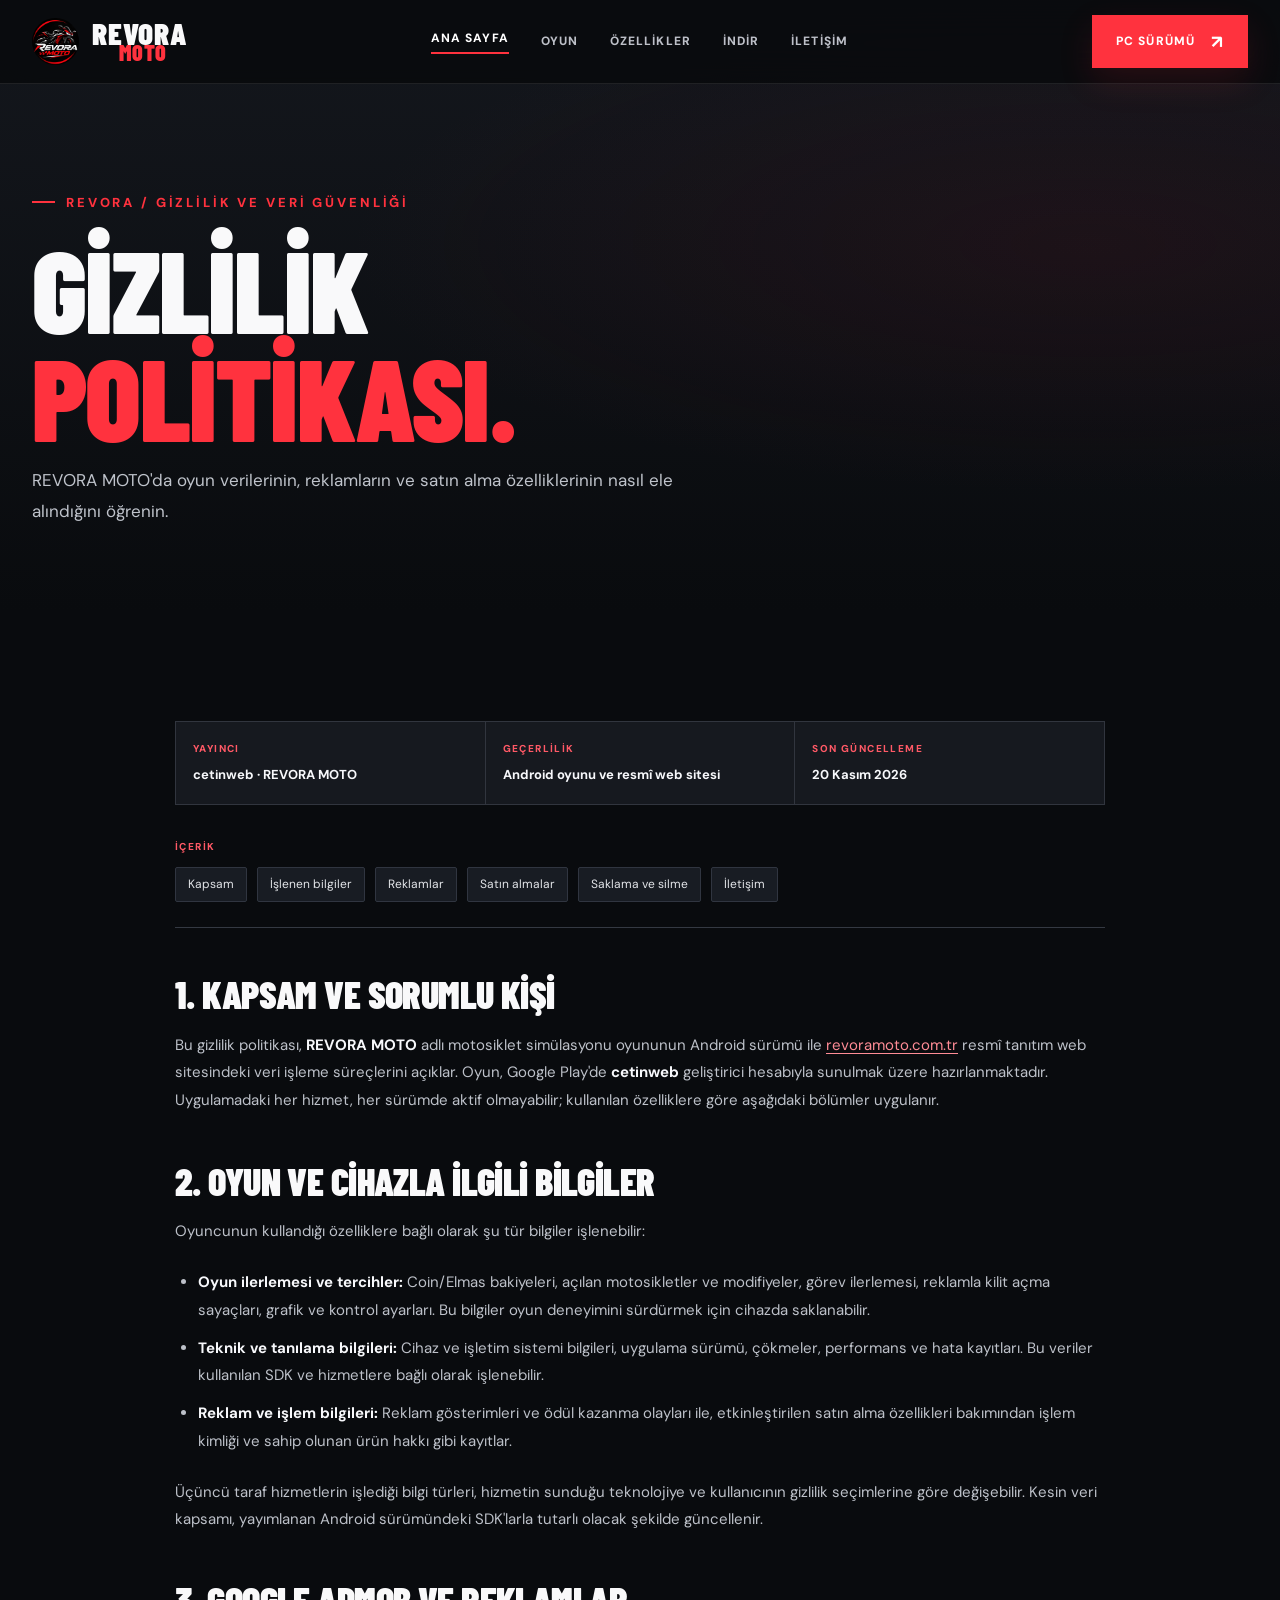
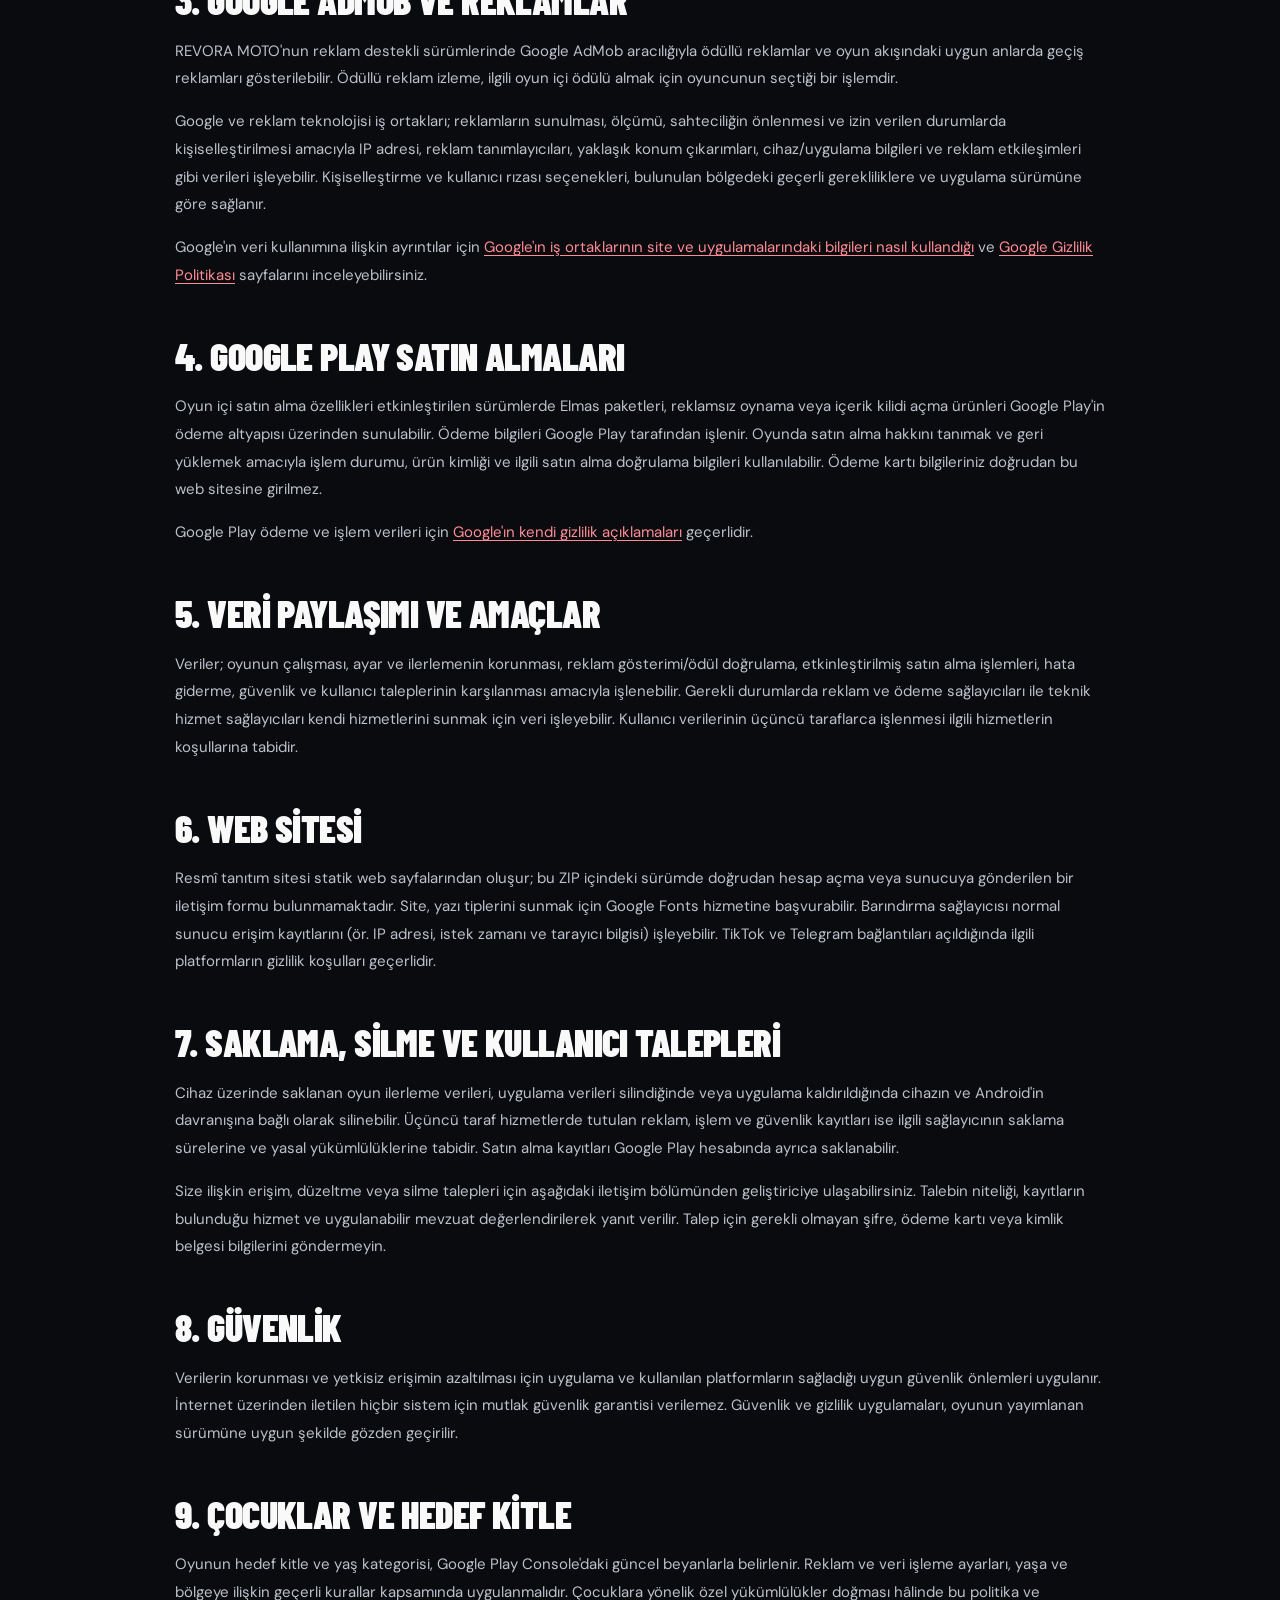
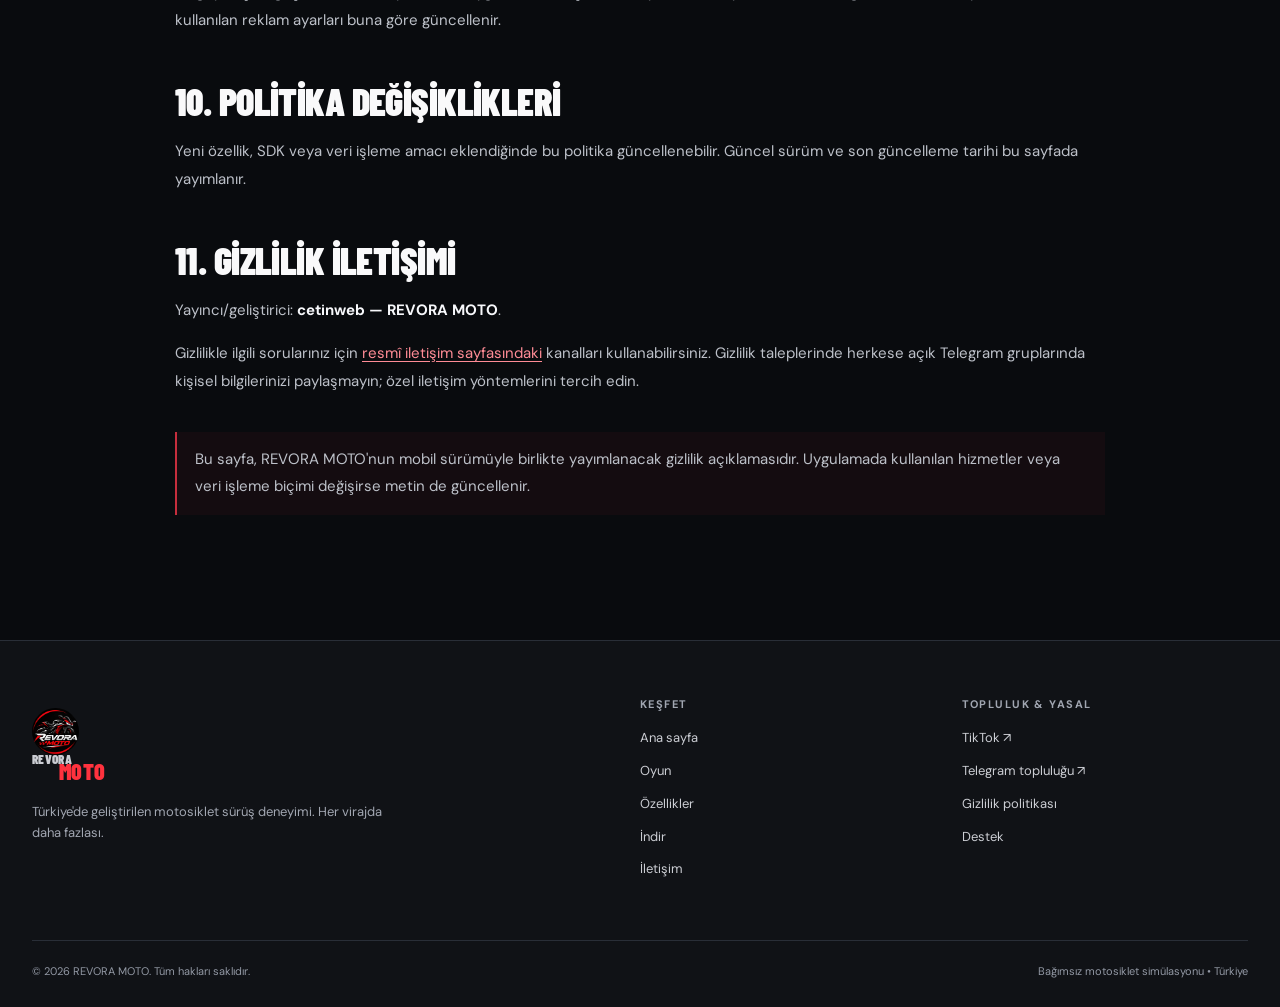
==== gizlilik-politikasi.html @ ea25cc1a "Add files via upload" ====
<!DOCTYPE html>
<html lang="tr">
<head>
 <meta charset="utf-8">
 <meta name="viewport" content="width=device-width, initial-scale=1">
 <meta name="theme-color" content="#090b0e">
 <meta name="description" content="REVORA MOTO Android oyunu ve web sitesi gizlilik politikası: reklamlar, oyun verileri, Google Play satın almaları ve veri talepleri.">
 <link rel="canonical" href="https://revoramoto.com.tr/gizlilik-politikasi.html">
 <title>Gizlilik Politikası | REVORA MOTO</title>
 <link rel="icon" type="image/png" href="assets/images/icon.png">
 <link rel="stylesheet" href="assets/css/style.css">
 <link rel="preconnect" href="https://fonts.googleapis.com">
 <link rel="preconnect" href="https://fonts.gstatic.com" crossorigin>
</head>
<body>
<header class="site-header"><div class="container header-inner"><a aria-label="REVORA MOTO ana sayfa" class="wordmark" href="index.html"><img alt="" height="47" src="assets/images/revora-logo.webp" width="47"/><span>REVORA <span>MOTO</span></span></a><nav aria-label="Ana menü" class="nav-links" id="navigation"><a class="active" href="index.html">Ana sayfa</a><a class="" href="oyun.html">Oyun</a><a class="" href="ozellikler.html">Özellikler</a><a class="" href="indir.html">İndir</a><a class="" href="iletisim.html">İletişim</a></nav><a class="btn btn-red header-cta" href="indir.html">PC SÜRÜMÜ <span class="arrow">↗</span></a><button aria-controls="navigation" aria-expanded="false" aria-label="Menüyü aç" class="menu-toggle">☰</button></div></header>
<main>
<section class="page-hero legal-hero"><div class="container">
 <span class="eyebrow">REVORA / Gizlilik ve veri güvenliği</span>
 <h1>GİZLİLİK<br><span class="red">POLİTİKASI.</span></h1>
 <p class="lead">REVORA MOTO'da oyun verilerinin, reklamların ve satın alma özelliklerinin nasıl ele alındığını öğrenin.</p>
</div></section>

<section class="section legal-section">
 <div class="container legal legal-revora">
  <div class="policy-info" role="note">
   <div><span class="policy-overline">Yayıncı</span><strong>cetinweb · REVORA MOTO</strong></div>
   <div><span class="policy-overline">Geçerlilik</span><strong>Android oyunu ve resmî web sitesi</strong></div>
   <div><span class="policy-overline">Son güncelleme</span><strong>20 Kasım 2026</strong></div>
  </div>
  <nav class="policy-toc" aria-label="Sayfa içeriği">
    <span class="policy-overline">İÇERİK</span>
    <a href="#kapsam">Kapsam</a><a href="#veriler">İşlenen bilgiler</a><a href="#reklam">Reklamlar</a>
    <a href="#satin-alma">Satın almalar</a><a href="#saklama">Saklama ve silme</a><a href="#iletisim">İletişim</a>
  </nav>
  <h2 id="kapsam">1. Kapsam ve sorumlu kişi</h2>
  <p>Bu gizlilik politikası, <strong>REVORA MOTO</strong> adlı motosiklet simülasyonu oyununun Android sürümü ile <a href="https://revoramoto.com.tr/">revoramoto.com.tr</a> resmî tanıtım web sitesindeki veri işleme süreçlerini açıklar. Oyun, Google Play'de <strong>cetinweb</strong> geliştirici hesabıyla sunulmak üzere hazırlanmaktadır. Uygulamadaki her hizmet, her sürümde aktif olmayabilir; kullanılan özelliklere göre aşağıdaki bölümler uygulanır.</p>
  <h2 id="veriler">2. Oyun ve cihazla ilgili bilgiler</h2>
  <p>Oyuncunun kullandığı özelliklere bağlı olarak şu tür bilgiler işlenebilir:</p>
  <ul>
    <li><strong>Oyun ilerlemesi ve tercihler:</strong> Coin/Elmas bakiyeleri, açılan motosikletler ve modifiyeler, görev ilerlemesi, reklamla kilit açma sayaçları, grafik ve kontrol ayarları. Bu bilgiler oyun deneyimini sürdürmek için cihazda saklanabilir.</li>
    <li><strong>Teknik ve tanılama bilgileri:</strong> Cihaz ve işletim sistemi bilgileri, uygulama sürümü, çökmeler, performans ve hata kayıtları. Bu veriler kullanılan SDK ve hizmetlere bağlı olarak işlenebilir.</li>
    <li><strong>Reklam ve işlem bilgileri:</strong> Reklam gösterimleri ve ödül kazanma olayları ile, etkinleştirilen satın alma özellikleri bakımından işlem kimliği ve sahip olunan ürün hakkı gibi kayıtlar.</li>
  </ul>
  <p>Üçüncü taraf hizmetlerin işlediği bilgi türleri, hizmetin sunduğu teknolojiye ve kullanıcının gizlilik seçimlerine göre değişebilir. Kesin veri kapsamı, yayımlanan Android sürümündeki SDK'larla tutarlı olacak şekilde güncellenir.</p>
  <h2 id="reklam">3. Google AdMob ve reklamlar</h2>
  <p>REVORA MOTO'nun reklam destekli sürümlerinde Google AdMob aracılığıyla ödüllü reklamlar ve oyun akışındaki uygun anlarda geçiş reklamları gösterilebilir. Ödüllü reklam izleme, ilgili oyun içi ödülü almak için oyuncunun seçtiği bir işlemdir.</p>
  <p>Google ve reklam teknolojisi iş ortakları; reklamların sunulması, ölçümü, sahteciliğin önlenmesi ve izin verilen durumlarda kişiselleştirilmesi amacıyla IP adresi, reklam tanımlayıcıları, yaklaşık konum çıkarımları, cihaz/uygulama bilgileri ve reklam etkileşimleri gibi verileri işleyebilir. Kişiselleştirme ve kullanıcı rızası seçenekleri, bulunulan bölgedeki geçerli gerekliliklere ve uygulama sürümüne göre sağlanır.</p>
  <p>Google'ın veri kullanımına ilişkin ayrıntılar için <a href="https://policies.google.com/technologies/partner-sites" target="_blank" rel="noopener noreferrer">Google'ın iş ortaklarının site ve uygulamalarındaki bilgileri nasıl kullandığı</a> ve <a href="https://policies.google.com/privacy" target="_blank" rel="noopener noreferrer">Google Gizlilik Politikası</a> sayfalarını inceleyebilirsiniz.</p>
  <h2 id="satin-alma">4. Google Play satın almaları</h2>
  <p>Oyun içi satın alma özellikleri etkinleştirilen sürümlerde Elmas paketleri, reklamsız oynama veya içerik kilidi açma ürünleri Google Play'in ödeme altyapısı üzerinden sunulabilir. Ödeme bilgileri Google Play tarafından işlenir. Oyunda satın alma hakkını tanımak ve geri yüklemek amacıyla işlem durumu, ürün kimliği ve ilgili satın alma doğrulama bilgileri kullanılabilir. Ödeme kartı bilgileriniz doğrudan bu web sitesine girilmez.</p>
  <p>Google Play ödeme ve işlem verileri için <a href="https://policies.google.com/privacy" target="_blank" rel="noopener noreferrer">Google'ın kendi gizlilik açıklamaları</a> geçerlidir.</p>
  <h2 id="paylasim">5. Veri paylaşımı ve amaçlar</h2>
  <p>Veriler; oyunun çalışması, ayar ve ilerlemenin korunması, reklam gösterimi/ödül doğrulama, etkinleştirilmiş satın alma işlemleri, hata giderme, güvenlik ve kullanıcı taleplerinin karşılanması amacıyla işlenebilir. Gerekli durumlarda reklam ve ödeme sağlayıcıları ile teknik hizmet sağlayıcıları kendi hizmetlerini sunmak için veri işleyebilir. Kullanıcı verilerinin üçüncü taraflarca işlenmesi ilgili hizmetlerin koşullarına tabidir.</p>
  <h2 id="site">6. Web sitesi</h2>
  <p>Resmî tanıtım sitesi statik web sayfalarından oluşur; bu ZIP içindeki sürümde doğrudan hesap açma veya sunucuya gönderilen bir iletişim formu bulunmamaktadır. Site, yazı tiplerini sunmak için Google Fonts hizmetine başvurabilir. Barındırma sağlayıcısı normal sunucu erişim kayıtlarını (ör. IP adresi, istek zamanı ve tarayıcı bilgisi) işleyebilir. TikTok ve Telegram bağlantıları açıldığında ilgili platformların gizlilik koşulları geçerlidir.</p>
  <h2 id="saklama">7. Saklama, silme ve kullanıcı talepleri</h2>
  <p>Cihaz üzerinde saklanan oyun ilerleme verileri, uygulama verileri silindiğinde veya uygulama kaldırıldığında cihazın ve Android'in davranışına bağlı olarak silinebilir. Üçüncü taraf hizmetlerde tutulan reklam, işlem ve güvenlik kayıtları ise ilgili sağlayıcının saklama sürelerine ve yasal yükümlülüklerine tabidir. Satın alma kayıtları Google Play hesabında ayrıca saklanabilir.</p>
  <p>Size ilişkin erişim, düzeltme veya silme talepleri için aşağıdaki iletişim bölümünden geliştiriciye ulaşabilirsiniz. Talebin niteliği, kayıtların bulunduğu hizmet ve uygulanabilir mevzuat değerlendirilerek yanıt verilir. Talep için gerekli olmayan şifre, ödeme kartı veya kimlik belgesi bilgilerini göndermeyin.</p>
  <h2 id="guvenlik">8. Güvenlik</h2>
  <p>Verilerin korunması ve yetkisiz erişimin azaltılması için uygulama ve kullanılan platformların sağladığı uygun güvenlik önlemleri uygulanır. İnternet üzerinden iletilen hiçbir sistem için mutlak güvenlik garantisi verilemez. Güvenlik ve gizlilik uygulamaları, oyunun yayımlanan sürümüne uygun şekilde gözden geçirilir.</p>
  <h2 id="cocuk">9. Çocuklar ve hedef kitle</h2>
  <p>Oyunun hedef kitle ve yaş kategorisi, Google Play Console'daki güncel beyanlarla belirlenir. Reklam ve veri işleme ayarları, yaşa ve bölgeye ilişkin geçerli kurallar kapsamında uygulanmalıdır. Çocuklara yönelik özel yükümlülükler doğması hâlinde bu politika ve kullanılan reklam ayarları buna göre güncellenir.</p>
  <h2 id="degisiklik">10. Politika değişiklikleri</h2>
  <p>Yeni özellik, SDK veya veri işleme amacı eklendiğinde bu politika güncellenebilir. Güncel sürüm ve son güncelleme tarihi bu sayfada yayımlanır.</p>
  <h2 id="iletisim">11. Gizlilik iletişimi</h2>
  <p>Yayıncı/geliştirici: <strong>cetinweb — REVORA MOTO</strong>.</p>
  <p>Gizlilikle ilgili sorularınız için <a href="iletisim.html">resmî iletişim sayfasındaki</a> kanalları kullanabilirsiniz. <a data-email-link href="" style="display:none"></a> Gizlilik taleplerinde herkese açık Telegram gruplarında kişisel bilgilerinizi paylaşmayın; özel iletişim yöntemlerini tercih edin.</p>
  <p class="policy-small">Bu sayfa, REVORA MOTO'nun mobil sürümüyle birlikte yayımlanacak gizlilik açıklamasıdır. Uygulamada kullanılan hizmetler veya veri işleme biçimi değişirse metin de güncellenir.</p>
 </div>
</section>
</main>
<footer class="footer"><div class="container"><div class="footer-grid"><div><a class="wordmark" href="index.html"><img alt="" height="47" src="assets/images/revora-logo.webp" width="47"/><span>REVORA <span>MOTO</span></span></a><p class="muted" style="max-width:360px;margin-top:22px;font-size:13px">Türkiye'de geliştirilen motosiklet sürüş deneyimi. Her virajda daha fazlası.</p></div><div><h4>Keşfet</h4><a href="index.html">Ana sayfa</a><a href="oyun.html">Oyun</a><a href="ozellikler.html">Özellikler</a><a href="indir.html">İndir</a><a href="iletisim.html">İletişim</a></div><div><h4>Topluluk &amp; yasal</h4><a data-tiktok-link="" href="#" rel="noopener noreferrer" target="_blank">TikTok ↗</a><a data-telegram-link="" href="https://t.me/+flix45VnpHE5ZTc0" rel="noopener noreferrer" target="_blank">Telegram topluluğu ↗</a><a href="gizlilik-politikasi.html">Gizlilik politikası</a><a href="iletisim.html">Destek</a></div></div><div class="footer-bottom"><span>© 2026 REVORA MOTO. Tüm hakları saklıdır.</span><span>Bağımsız motosiklet simülasyonu • Türkiye</span></div></div></footer>
<script src="assets/js/config.js"></script>
<script src="assets/js/main.js"></script>
</body></html>
---- assets/css/style.css ----
@import url('https://fonts.googleapis.com/css2?family=Barlow+Condensed:wght@400;500;600;700;800;900&family=DM+Sans:wght@400;500;600;700&display=swap');
:root{--bg:#090b0e;--bg2:#111419;--panel:#171a20;--line:#292e37;--red:#ff323e;--red2:#ab1326;--white:#f9f9fa;--muted:#a1a6b1;--radius:18px;--container:1220px}*{box-sizing:border-box}html{scroll-behavior:smooth}body{margin:0;background:var(--bg);color:var(--white);font-family:'DM Sans',system-ui,sans-serif;line-height:1.6;overflow-x:hidden}body::before{content:'';position:fixed;inset:0;z-index:-1;pointer-events:none;background:radial-gradient(ellipse 50% 42% at 95% -5%,rgba(151,17,35,.11),transparent 70%)}a{text-decoration:none;color:inherit}button,input,textarea{font:inherit}button{cursor:pointer}img{max-width:100%;display:block}::selection{background:var(--red);color:white}.container{width:min(var(--container),calc(100% - 64px));margin:auto}.eyebrow{font:800 13px 'DM Sans';letter-spacing:.22em;text-transform:uppercase;color:var(--red);display:inline-flex;align-items:center;gap:11px}.eyebrow:before{content:'';width:23px;height:2px;background:var(--red)}h1,h2,h3,h4,p{margin-top:0}h1,h2,h3,.display{font-family:'Barlow Condensed',Impact,sans-serif;letter-spacing:-.015em;text-transform:uppercase;line-height:.94}h1{font-size:clamp(64px,9vw,139px);font-weight:900;margin:23px 0}h2{font-size:clamp(46px,6vw,86px);font-weight:850;margin:18px 0 22px}h3{font-size:clamp(26px,3vw,35px);margin-bottom:12px}.red{color:var(--red)}.muted{color:var(--muted)}.lead{font-size:17px;max-width:600px;color:#bfc3cb;line-height:1.8}.small{font-size:13px;color:var(--muted)}.btn{min-height:53px;padding:14px 23px;display:inline-flex;align-items:center;justify-content:center;gap:16px;border:1px solid transparent;text-transform:uppercase;font-weight:800;font-size:12px;letter-spacing:.09em;transition:.24s ease;position:relative}.btn-red{background:var(--red);color:#fff;box-shadow:0 13px 35px #ff323e21}.btn-red:hover{background:#e51c2d;transform:translateY(-2px);box-shadow:0 18px 38px #ff323e36}.btn-outline{border-color:#525762;background:#ffffff08;color:white}.btn-outline:hover{border-color:var(--red);background:#ff323e16;transform:translateY(-2px)}.btn:focus-visible,a:focus-visible,input:focus-visible,textarea:focus-visible{outline:2px solid #fff;outline-offset:4px}.btn[disabled]{cursor:not-allowed;opacity:.48;box-shadow:none;transform:none}.arrow{font-size:18px;line-height:0}.site-header{height:84px;position:fixed;top:0;z-index:100;width:100%;border-bottom:1px solid #ffffff18;background:#08090ccf;backdrop-filter:blur(20px);-webkit-backdrop-filter:blur(20px)}.header-inner{height:100%;display:flex;align-items:center;justify-content:space-between;gap:30px}.wordmark{display:flex;align-items:center;gap:13px;font:900 31px/0.72 'Barlow Condensed';letter-spacing:.025em;white-space:nowrap}.wordmark img{width:47px;height:47px;object-fit:cover;border-radius:50%}.wordmark span span{display:block;color:var(--red);margin-left:27px;font-size:22px}.nav-links{display:flex;align-items:center;gap:32px}.nav-links>a{color:#bdc0c8;font-size:12px;font-weight:800;letter-spacing:.09em;text-transform:uppercase;transition:.2s}.nav-links>a:hover,.nav-links>a.active{color:white}.nav-links>a.active:after{content:'';display:block;height:2px;background:var(--red);margin-top:4px}.menu-toggle{display:none;align-items:center;justify-content:center;border:1px solid var(--line);background:none;color:white;width:44px;height:44px;font-size:24px}.header-cta{white-space:nowrap}.hero{min-height:800px;height:min(940px,100svh);position:relative;display:flex;align-items:center;overflow:hidden;padding-top:84px;background:#0b0d10}.hero-visual{position:absolute;inset:0;pointer-events:none}.hero-visual img{width:100%;height:100%;object-fit:cover;object-position:64% 45%;opacity:.84;filter:saturate(.78) contrast(1.05)}.hero-visual:after{content:'';position:absolute;inset:0;background:linear-gradient(90deg,#090b0ef5 0%,#090b0ed4 30%,#090b0e4a 68%,#090b0e38 100%),linear-gradient(0deg,#090b0e 0%,transparent 32%,#090b0e42 100%)}.hero-content{position:relative;z-index:2;padding:40px 0 95px}.hero h1{max-width:960px}.hero p{max-width:480px}.hero-actions{display:flex;gap:12px;flex-wrap:wrap;margin:34px 0}.hero-meta{display:flex;gap:35px;border-top:1px solid #ffffff35;padding-top:23px;margin-top:55px;width:fit-content}.hero-meta div{display:grid;gap:2px}.hero-meta strong{font-size:13px;text-transform:uppercase;letter-spacing:.08em}.hero-meta small{font-size:11px;color:var(--muted);text-transform:uppercase}.hero-scroll{position:absolute;bottom:24px;left:50%;transform:translateX(-50%);font-size:10px;letter-spacing:.18em;color:#a5a5ae;text-transform:uppercase;z-index:2}.hero-scroll:after{content:'';height:29px;width:1px;background:var(--red);display:block;margin:7px auto 0}.ticker{border-top:1px solid var(--line);border-bottom:1px solid var(--line);overflow:hidden;background:#111318}.ticker-track{width:max-content;display:flex;gap:48px;white-space:nowrap;animation:marquee 28s linear infinite;padding:18px 0;font:800 22px 'Barlow Condensed';letter-spacing:.13em}.ticker-track span:before{content:'✦';color:var(--red);margin-right:48px}@keyframes marquee{to{transform:translateX(-50%)}}.section{padding:110px 0}.section-header{display:flex;justify-content:space-between;gap:40px;align-items:end;margin-bottom:40px}.section-header p{max-width:420px}.feature-grid{display:grid;grid-template-columns:repeat(3,minmax(0,1fr));gap:16px}.feature-card{position:relative;min-height:275px;background:linear-gradient(150deg,#1a1d24,#111318);border:1px solid #333641;padding:32px;overflow:hidden;transition:border-color .3s,transform .3s}.feature-card:hover{border-color:#a8323e;transform:translateY(-5px)}.feature-card:before{content:'';position:absolute;width:170px;height:170px;background:radial-gradient(circle,#ff323e1c,transparent 68%);top:-70px;right:-60px}.feature-num{color:var(--red);font-size:12px;font-weight:800;letter-spacing:.2em}.feature-card h3{margin:51px 0 12px;font-size:33px}.feature-card p{margin:0;color:var(--muted);font-size:14px}.split{display:grid;grid-template-columns:1fr 1fr;align-items:center;gap:70px}.photo-panel{min-height:550px;position:relative;overflow:hidden;border:1px solid #383b43;background:#17191f}.photo-panel img{width:100%;height:100%;position:absolute;inset:0;object-fit:cover}.photo-panel:after{content:'';position:absolute;inset:0;background:linear-gradient(0deg,#090b0ed6,transparent 50%)}.photo-label{position:absolute;bottom:28px;left:30px;z-index:2;font:800 32px 'Barlow Condensed';text-transform:uppercase}.photo-label small{display:block;color:var(--red);font:700 11px 'DM Sans';letter-spacing:.14em;margin-bottom:10px}.bullet-check{list-style:none;padding:0;margin:26px 0 34px}.bullet-check li{padding:11px 0;border-bottom:1px solid #ffffff18;color:#c9cbd0;font-size:14px}.bullet-check li:before{content:'↗';margin-right:13px;color:var(--red);font-weight:900}.callout{padding:65px;background:linear-gradient(110deg,#1c0c12,#15171b 68%);border:1px solid #5b2731;display:flex;align-items:center;justify-content:space-between;gap:40px;position:relative;overflow:hidden}.callout h2{font-size:clamp(40px,5.5vw,70px);margin-bottom:12px}.callout p{margin:0;color:#bec1c9}.callout:after{content:'R';position:absolute;right:20%;top:-65px;color:#ff323e10;font:900 330px 'Barlow Condensed';pointer-events:none}.page-hero{padding:185px 0 90px;position:relative;overflow:hidden;background:radial-gradient(ellipse at 85% 40%,#5e13202b,transparent 48%),linear-gradient(180deg,#14171d,#090b0e)}.page-hero h1{font-size:clamp(65px,9vw,117px);margin-bottom:15px}.page-hero p{max-width:650px}.big-image{width:100%;height:520px;object-fit:cover;border:1px solid #34363f}.stat-bar{display:grid;grid-template-columns:repeat(3,1fr);border:1px solid var(--line);margin-top:65px}.stat{padding:28px;border-right:1px solid var(--line)}.stat:last-child{border-right:0}.stat strong{display:block;font:800 45px 'Barlow Condensed'}.stat span{font-size:12px;letter-spacing:.07em;text-transform:uppercase;color:var(--muted)}.detail-row{display:grid;grid-template-columns:80px 1fr;gap:20px;border-bottom:1px solid var(--line);padding:26px 0}.detail-row>strong{font:800 23px 'Barlow Condensed';color:var(--red)}.detail-row h3{font-size:30px;margin-bottom:8px}.detail-row p{color:var(--muted);max-width:700px;font-size:14px;margin:0}.download-layout{display:grid;grid-template-columns:1.15fr .85fr;gap:23px}.download-card{border:1px solid #4e2b32;background:linear-gradient(145deg,#22151c,#111318);padding:40px;min-height:390px}.download-card .platform{display:flex;align-items:center;gap:14px;font-weight:700;font-size:13px;letter-spacing:.13em;text-transform:uppercase}.platform-icon{width:44px;height:44px;display:grid;place-items:center;color:white;background:#ff323e1b;font-size:25px}.download-card h2{font-size:60px;margin-top:48px}.download-side{display:grid;gap:23px}.mini-card{border:1px solid var(--line);padding:29px;background:#15171c}.mini-card h3{font-size:29px}.tag{display:inline-flex;align-items:center;font-size:10px;font-weight:800;letter-spacing:.12em;text-transform:uppercase;padding:8px 11px;border:1px solid #bd5b61;color:#fbc5c7;background:#ff323e16}.tag.neutral{border-color:#555b63;background:#ffffff08;color:#c9cbd3}.download-message{display:none;margin-top:15px;color:#ffc7cd;font-size:13px}.download-message.show{display:block}.faq{display:grid;grid-template-columns:1fr 1fr;gap:14px}.faq details{border:1px solid var(--line);padding:22px 24px;background:#14171c}.faq summary{font-weight:800;font-size:14px;cursor:pointer;list-style:none;display:flex;justify-content:space-between;align-items:center;gap:18px}.faq summary:after{content:'+';font-size:23px;color:var(--red)}.faq details[open] summary:after{content:'−'}.faq p{font-size:13px;color:var(--muted);padding-top:13px;margin:0}.contact-grid{display:grid;grid-template-columns:1fr 1fr;gap:30px}.contact-box{background:#16191f;border:1px solid var(--line);padding:36px}.contact-box h3{font-size:35px}.contact-box p{color:var(--muted);font-size:14px}.contact-form{display:grid;gap:14px}.form-field{display:grid;gap:8px}.form-field label{font-size:12px;text-transform:uppercase;font-weight:800;letter-spacing:.09em;color:#d2d5db}.form-field input,.form-field textarea{width:100%;background:#0d0f13;border:1px solid #363a43;color:#fff;padding:14px;outline:0;resize:vertical}.form-field input:focus,.form-field textarea:focus{border-color:var(--red)}.notice{border-left:3px solid var(--red);background:#ff323e12;padding:15px 18px;color:#cbd0da;font-size:13px}.footer{border-top:1px solid var(--line);padding:55px 0 26px;background:#101216}.footer-grid{display:grid;grid-template-columns:2fr 1fr 1fr;gap:35px}.footer h4{font-size:11px;letter-spacing:.13em;text-transform:uppercase;color:var(--muted)}.footer a{display:block;font-size:13px;margin:12px 0;color:#cbcdd3}.footer a:hover{color:white}.footer-bottom{display:flex;justify-content:space-between;border-top:1px solid var(--line);padding-top:22px;margin-top:48px;color:#9298a4;font-size:11px}.reveal{opacity:0;transform:translateY(26px);transition:opacity .7s,transform .7s}.reveal.visible{opacity:1;transform:translateY(0)}.grain{position:relative}.grain:after{content:'';position:absolute;inset:0;pointer-events:none;opacity:.16;background:repeating-linear-gradient(0deg,transparent 0px,transparent 3px,#ffffff06 4px)}.line{height:1px;background:var(--line)}.legal{max-width:850px}.legal h2{font-size:36px;margin-top:35px}.legal p,.legal li{color:#bdc1c9}.legal a{text-decoration:underline}.pill-list{display:flex;gap:10px;flex-wrap:wrap}.pill-list span{border:1px solid #343840;padding:8px 12px;color:#c8cbd2;font-size:11px;text-transform:uppercase;letter-spacing:.08em}.showcase-grid{display:grid;grid-template-columns:1.2fr .8fr;gap:18px}.showcase-grid .photo-panel{min-height:480px}.showcase-grid .photo-panel:nth-child(2) img{object-position:center}.floating-label{position:absolute;bottom:25px;left:28px;z-index:2;font:800 35px 'Barlow Condensed';text-transform:uppercase}.floating-label small{display:block;font:700 12px 'DM Sans';color:var(--red);letter-spacing:.13em;margin-bottom:8px}@media(max-width:1020px){.nav-links{gap:17px}.header-cta{display:none}.hero{min-height:700px}.split{gap:38px}.feature-grid{grid-template-columns:repeat(2,1fr)}}@media(max-width:760px){.container{width:calc(100% - 34px)}.site-header{height:68px}.wordmark{font-size:25px}.wordmark img{width:37px;height:37px}.wordmark span span{font-size:18px;margin-left:19px}.menu-toggle{display:flex}.nav-links{display:none;position:absolute;top:68px;left:0;right:0;flex-direction:column;align-items:stretch;gap:0;background:#101216f7;border-bottom:1px solid #3b3f46;padding:15px 25px 25px}.nav-links.open{display:flex}.nav-links>a{padding:13px 0}.nav-links>a.active:after{display:none}.hero{height:auto;min-height:760px;padding-top:80px}.hero-visual img{object-position:58%}.hero-visual:after{background:linear-gradient(90deg,#090b0edc,transparent 85%),linear-gradient(0deg,#090b0e 1%,#090b0e53 60%,#090b0e76 100%)}h1{font-size:clamp(58px,13.5vw,90px)}.hero-content{padding-bottom:115px}.hero-meta{gap:20px;flex-wrap:wrap}.hero-actions .btn{flex:1;white-space:nowrap}.section{padding:70px 0}.section-header,.split,.download-layout,.contact-grid,.showcase-grid{grid-template-columns:1fr;display:grid;gap:26px}.section-header{align-items:start}.feature-grid,.faq{grid-template-columns:1fr}.feature-card{min-height:220px}.feature-card h3{margin-top:34px}.photo-panel{min-height:370px}.showcase-grid .photo-panel{min-height:360px}.callout{padding:30px;display:grid}.page-hero{padding:132px 0 66px}.page-hero h1{font-size:clamp(58px,14vw,94px)}.stat-bar{grid-template-columns:1fr}.stat{border-right:0;border-bottom:1px solid var(--line)}.stat:last-child{border-bottom:0}.download-card{padding:28px;min-height:360px}.download-card h2{font-size:52px}.footer-grid{grid-template-columns:1fr 1fr}.footer-grid>div:first-child{grid-column:1/-1}.footer-bottom{display:grid;gap:6px}.big-image{height:300px}}@media(prefers-reduced-motion:reduce){*,*:before,*:after{animation-duration:.01ms!important;transition-duration:.01ms!important;scroll-behavior:auto!important}.reveal{opacity:1;transform:none}}

/* Social contact cards */
.social-contact-card{min-height:310px;display:flex;flex-direction:column;align-items:flex-start;gap:14px;position:relative;overflow:hidden;transition:transform .28s,border-color .28s,box-shadow .28s;background:linear-gradient(145deg,#1b1e25,#101216)}
.social-contact-card::after{content:'';position:absolute;right:-75px;top:-75px;width:220px;height:220px;background:radial-gradient(circle,#e71d3330,transparent 70%);pointer-events:none}
.social-contact-card:hover{transform:translateY(-5px);border-color:#d9414c;box-shadow:0 15px 38px #0005}
.social-contact-card h3{font-size:clamp(27px,3vw,40px);margin:3px 0 0;overflow-wrap:anywhere}
.social-contact-card p{margin:0 0 15px;max-width:36ch;line-height:1.7}
.social-contact-card .btn{margin-top:auto}
.contact-info-note{grid-column:1/-1;padding:25px 30px;background:linear-gradient(90deg,#230e14,#15171b);border-left:3px solid var(--red);color:#cbd0da}
.contact-info-note strong{font-size:12px;letter-spacing:.14em;color:#fff}
.contact-info-note p{margin:9px 0 0;font-size:13px;line-height:1.7}
@media(max-width:760px){.social-contact-card{min-height:280px}}

/* REVORA MOTO - privacy page (mobile-friendly, consistent with site theme) */
.legal-hero{padding-bottom:68px}
.legal-revora{max-width:930px}
.legal-revora p,.legal-revora li{font-size:15px;line-height:1.85}
.legal-revora strong{color:#f7f8fb}
.legal-revora h2{font-size:clamp(28px,4vw,38px);line-height:1.12;margin:45px 0 16px;scroll-margin-top:108px}
.legal-revora a{color:#ff8c96;text-decoration:underline;text-underline-offset:3px;overflow-wrap:anywhere}
.legal-revora ul{padding-left:23px;margin:18px 0}
.legal-revora li{padding:5px 0}
.policy-info{display:grid;grid-template-columns:repeat(3,minmax(0,1fr));gap:1px;background:#31353e;border:1px solid #31353e;margin-bottom:34px}
.policy-info>div{background:#16191f;padding:19px 17px;display:grid;gap:8px}
.policy-overline{display:block;text-transform:uppercase;font-size:10px;letter-spacing:.14em;font-weight:800;color:#ff5966}
.policy-info strong{font-weight:700;font-size:13px;line-height:1.5}
.policy-toc{display:flex;align-items:center;gap:10px;flex-wrap:wrap;border-bottom:1px solid #343942;padding-bottom:25px;margin-bottom:45px}
.policy-toc .policy-overline{width:100%;margin-bottom:2px}
.policy-toc a{color:#e2e4e8;text-decoration:none;background:#181c23;border:1px solid #303540;padding:7px 12px;font-size:12px;border-radius:2px}
.policy-toc a:hover{background:#2a2027;border-color:#ff5966}
.policy-small{border-left:2px solid #c62e3d;padding:14px 18px;background:#ff323e0c;margin-top:36px}
@media(max-width:760px){.legal-hero{padding-bottom:50px}.policy-info{grid-template-columns:1fr}.policy-info>div{padding:15px}.legal-revora h2{scroll-margin-top:80px}.legal-revora p,.legal-revora li{font-size:14px}.policy-toc{gap:8px}}
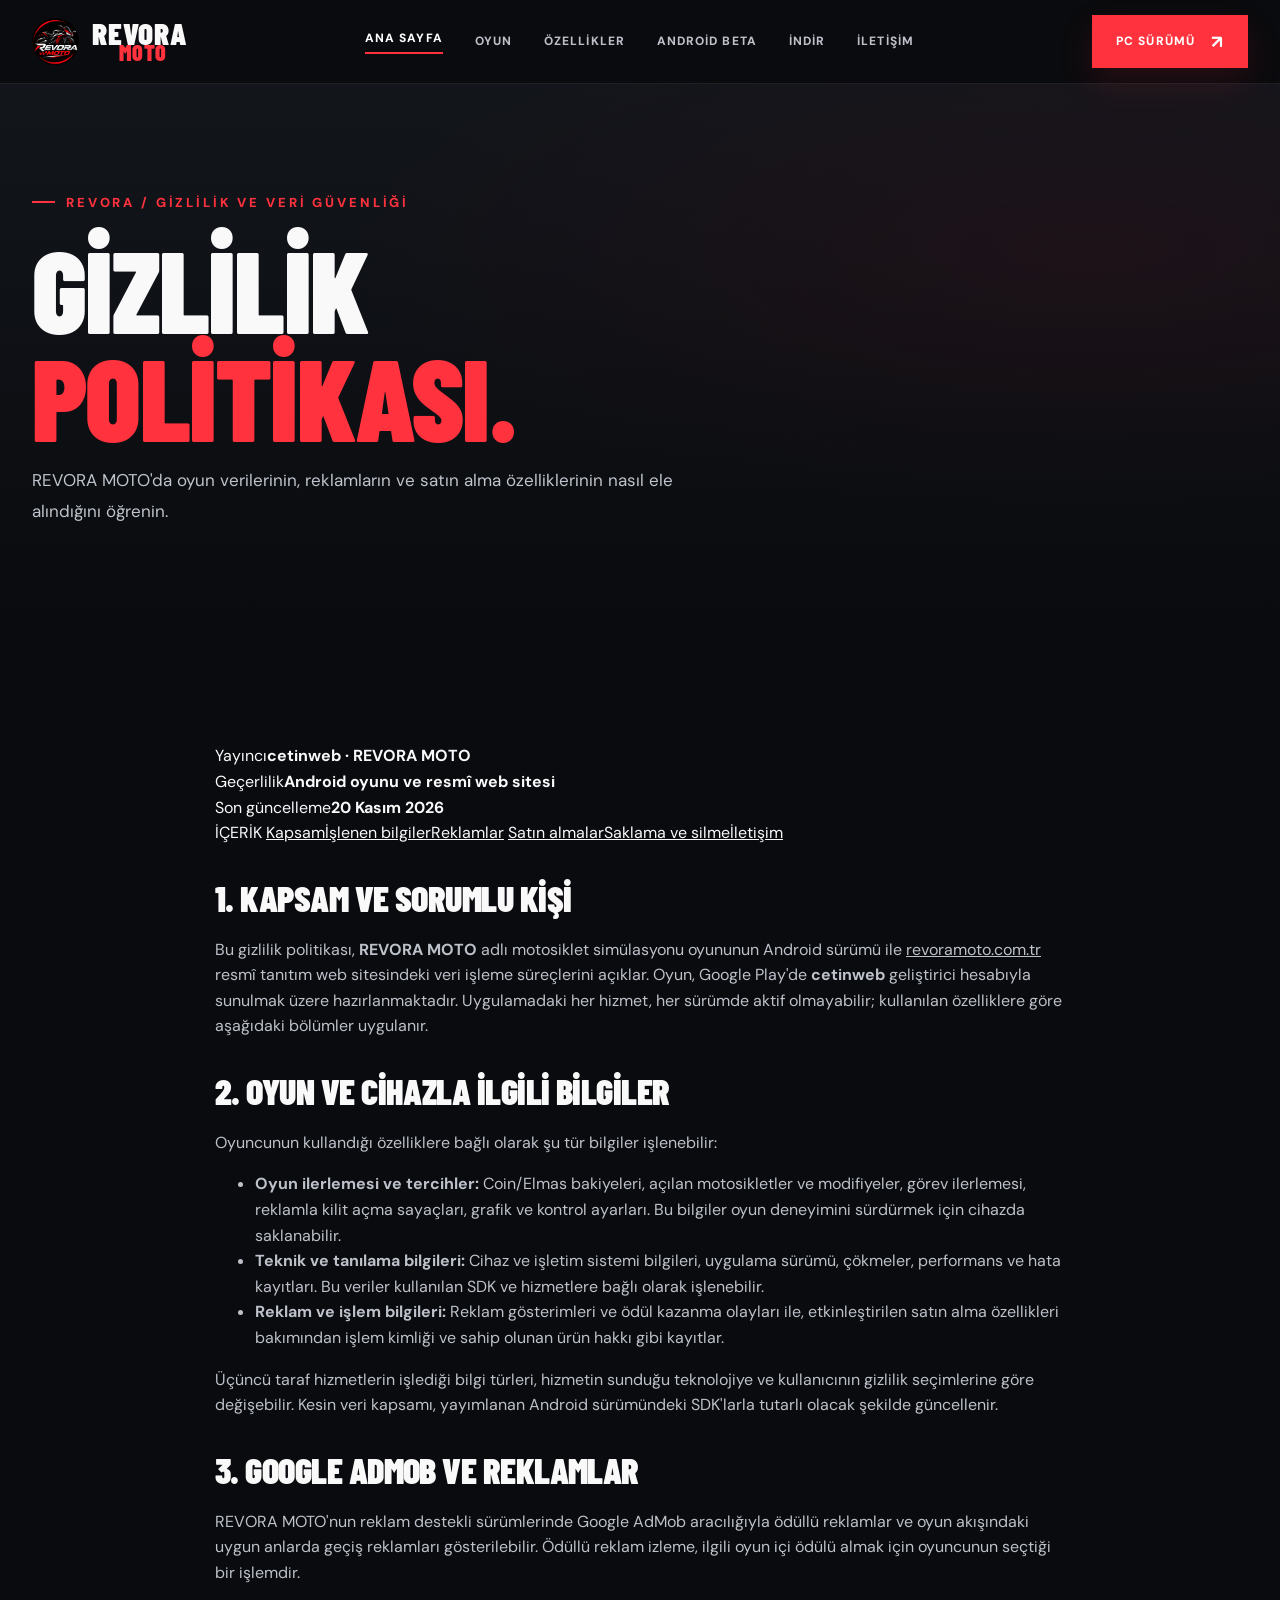
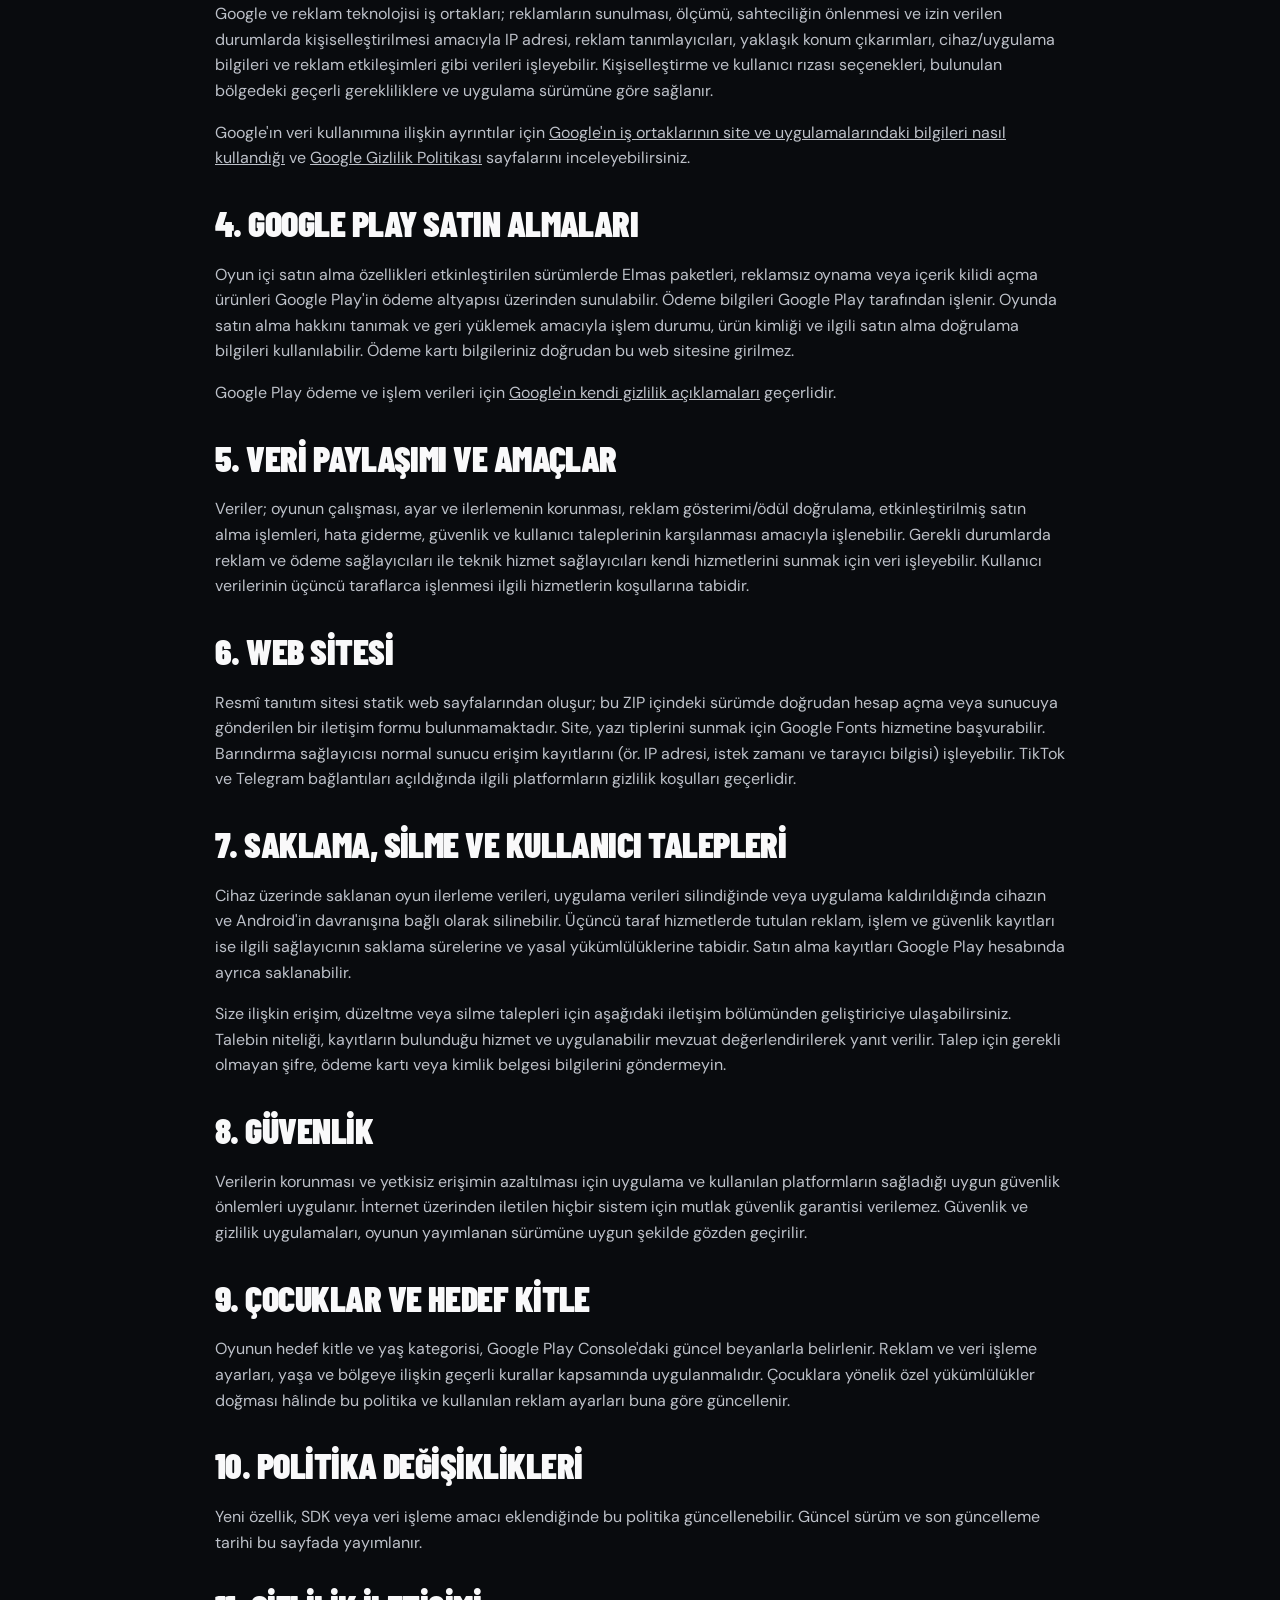
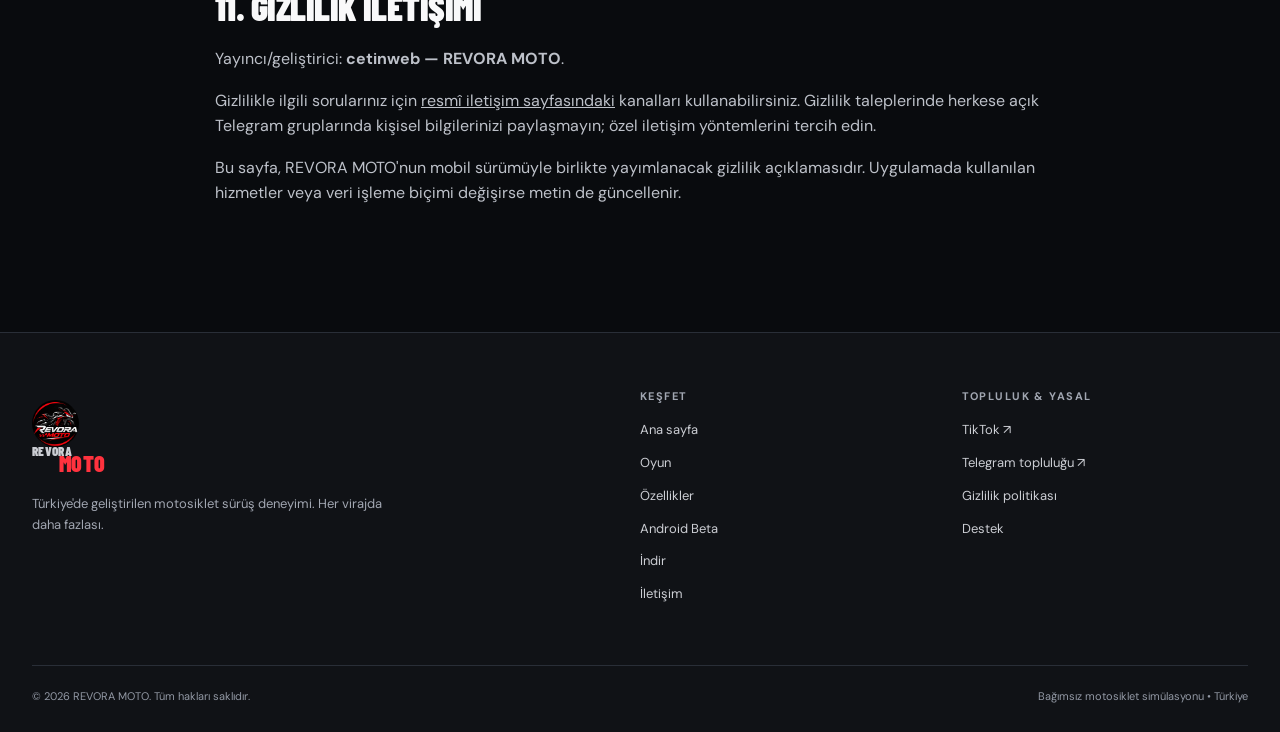
==== commit d42938f3: "Add files via upload" ====
--- a/gizlilik-politikasi.html
+++ b/gizlilik-politikasi.html
@@ -13,7 +13,7 @@
  <link rel="preconnect" href="https://fonts.gstatic.com" crossorigin>
 </head>
 <body>
-<header class="site-header"><div class="container header-inner"><a aria-label="REVORA MOTO ana sayfa" class="wordmark" href="index.html"><img alt="" height="47" src="assets/images/revora-logo.webp" width="47"/><span>REVORA <span>MOTO</span></span></a><nav aria-label="Ana menü" class="nav-links" id="navigation"><a class="active" href="index.html">Ana sayfa</a><a class="" href="oyun.html">Oyun</a><a class="" href="ozellikler.html">Özellikler</a><a class="" href="indir.html">İndir</a><a class="" href="iletisim.html">İletişim</a></nav><a class="btn btn-red header-cta" href="indir.html">PC SÜRÜMÜ <span class="arrow">↗</span></a><button aria-controls="navigation" aria-expanded="false" aria-label="Menüyü aç" class="menu-toggle">☰</button></div></header>
+<header class="site-header"><div class="container header-inner"><a aria-label="REVORA MOTO ana sayfa" class="wordmark" href="index.html"><img alt="" height="47" src="assets/images/revora-logo.webp" width="47"/><span>REVORA <span>MOTO</span></span></a><nav aria-label="Ana menü" class="nav-links" id="navigation"><a class="active" href="index.html">Ana sayfa</a><a class="" href="oyun.html">Oyun</a><a class="" href="ozellikler.html">Özellikler</a><a class="" href="beta.html">Android Beta</a><a href="indir.html">İndir</a><a class="" href="iletisim.html">İletişim</a></nav><a class="btn btn-red header-cta" href="indir.html">PC SÜRÜMÜ <span class="arrow">↗</span></a><button aria-controls="navigation" aria-expanded="false" aria-label="Menüyü aç" class="menu-toggle">☰</button></div></header>
 <main>
 <section class="page-hero legal-hero"><div class="container">
  <span class="eyebrow">REVORA / Gizlilik ve veri güvenliği</span>
@@ -70,7 +70,7 @@
  </div>
 </section>
 </main>
-<footer class="footer"><div class="container"><div class="footer-grid"><div><a class="wordmark" href="index.html"><img alt="" height="47" src="assets/images/revora-logo.webp" width="47"/><span>REVORA <span>MOTO</span></span></a><p class="muted" style="max-width:360px;margin-top:22px;font-size:13px">Türkiye'de geliştirilen motosiklet sürüş deneyimi. Her virajda daha fazlası.</p></div><div><h4>Keşfet</h4><a href="index.html">Ana sayfa</a><a href="oyun.html">Oyun</a><a href="ozellikler.html">Özellikler</a><a href="indir.html">İndir</a><a href="iletisim.html">İletişim</a></div><div><h4>Topluluk &amp; yasal</h4><a data-tiktok-link="" href="#" rel="noopener noreferrer" target="_blank">TikTok ↗</a><a data-telegram-link="" href="https://t.me/+flix45VnpHE5ZTc0" rel="noopener noreferrer" target="_blank">Telegram topluluğu ↗</a><a href="gizlilik-politikasi.html">Gizlilik politikası</a><a href="iletisim.html">Destek</a></div></div><div class="footer-bottom"><span>© 2026 REVORA MOTO. Tüm hakları saklıdır.</span><span>Bağımsız motosiklet simülasyonu • Türkiye</span></div></div></footer>
+<footer class="footer"><div class="container"><div class="footer-grid"><div><a class="wordmark" href="index.html"><img alt="" height="47" src="assets/images/revora-logo.webp" width="47"/><span>REVORA <span>MOTO</span></span></a><p class="muted" style="max-width:360px;margin-top:22px;font-size:13px">Türkiye'de geliştirilen motosiklet sürüş deneyimi. Her virajda daha fazlası.</p></div><div><h4>Keşfet</h4><a href="index.html">Ana sayfa</a><a href="oyun.html">Oyun</a><a href="ozellikler.html">Özellikler</a><a href="beta.html">Android Beta</a><a href="indir.html">İndir</a><a href="iletisim.html">İletişim</a></div><div><h4>Topluluk &amp; yasal</h4><a data-tiktok-link="" href="#" rel="noopener noreferrer" target="_blank">TikTok ↗</a><a data-telegram-link="" href="https://t.me/+flix45VnpHE5ZTc0" rel="noopener noreferrer" target="_blank">Telegram topluluğu ↗</a><a href="gizlilik-politikasi.html">Gizlilik politikası</a><a href="iletisim.html">Destek</a></div></div><div class="footer-bottom"><span>© 2026 REVORA MOTO. Tüm hakları saklıdır.</span><span>Bağımsız motosiklet simülasyonu • Türkiye</span></div></div></footer>
 <script src="assets/js/config.js"></script>
 <script src="assets/js/main.js"></script>
 </body></html>
--- a/assets/css/style.css
+++ b/assets/css/style.css
@@ -13,22 +13,30 @@
 .contact-info-note p{margin:9px 0 0;font-size:13px;line-height:1.7}
 @media(max-width:760px){.social-contact-card{min-height:280px}}
 
-/* REVORA MOTO - privacy page (mobile-friendly, consistent with site theme) */
-.legal-hero{padding-bottom:68px}
-.legal-revora{max-width:930px}
-.legal-revora p,.legal-revora li{font-size:15px;line-height:1.85}
-.legal-revora strong{color:#f7f8fb}
-.legal-revora h2{font-size:clamp(28px,4vw,38px);line-height:1.12;margin:45px 0 16px;scroll-margin-top:108px}
-.legal-revora a{color:#ff8c96;text-decoration:underline;text-underline-offset:3px;overflow-wrap:anywhere}
-.legal-revora ul{padding-left:23px;margin:18px 0}
-.legal-revora li{padding:5px 0}
-.policy-info{display:grid;grid-template-columns:repeat(3,minmax(0,1fr));gap:1px;background:#31353e;border:1px solid #31353e;margin-bottom:34px}
-.policy-info>div{background:#16191f;padding:19px 17px;display:grid;gap:8px}
-.policy-overline{display:block;text-transform:uppercase;font-size:10px;letter-spacing:.14em;font-weight:800;color:#ff5966}
-.policy-info strong{font-weight:700;font-size:13px;line-height:1.5}
-.policy-toc{display:flex;align-items:center;gap:10px;flex-wrap:wrap;border-bottom:1px solid #343942;padding-bottom:25px;margin-bottom:45px}
-.policy-toc .policy-overline{width:100%;margin-bottom:2px}
-.policy-toc a{color:#e2e4e8;text-decoration:none;background:#181c23;border:1px solid #303540;padding:7px 12px;font-size:12px;border-radius:2px}
-.policy-toc a:hover{background:#2a2027;border-color:#ff5966}
-.policy-small{border-left:2px solid #c62e3d;padding:14px 18px;background:#ff323e0c;margin-top:36px}
-@media(max-width:760px){.legal-hero{padding-bottom:50px}.policy-info{grid-template-columns:1fr}.policy-info>div{padding:15px}.legal-revora h2{scroll-margin-top:80px}.legal-revora p,.legal-revora li{font-size:14px}.policy-toc{gap:8px}}
+/* REVORA MOTO PC Beta release - prominent, responsive download treatment */
+.tag-live{background:#ff323e20;border-color:#ff4854;color:#fff;gap:8px;white-space:nowrap}
+.beta-live-dot{display:inline-block;flex:none;width:8px;height:8px;border-radius:50%;background:#4ade80;box-shadow:0 0 0 4px #4ade8019,0 0 12px #4ade807a}
+.hero-beta-note{display:flex;align-items:center;gap:11px;flex-wrap:wrap;color:#e8e8eb;font-size:12px;padding:12px 15px;width:fit-content;max-width:100%;border:1px solid #71353b;background:#191217bb;margin-top:-15px;margin-bottom:24px}
+.hero-beta-note strong{color:#fff;letter-spacing:.045em}
+.hero-beta-note span:last-child{color:#c0c3cc}
+.download-card{position:relative;overflow:hidden;background:radial-gradient(circle at 98% 0%,#70131f54,transparent 48%),linear-gradient(145deg,#211118,#111318);min-height:0}
+.download-card h2{margin-top:28px;margin-bottom:20px;font-size:clamp(53px,5.6vw,82px)}
+.download-card .beta-intro{max-width:580px;line-height:1.8;font-size:15px}
+.download-card .beta-intro strong{color:#fff}
+.beta-highlights{display:grid;grid-template-columns:repeat(3,minmax(0,1fr));gap:9px;margin:26px 0 22px}
+.beta-highlights>div{padding:15px 10px;border:1px solid #57303a;background:#0f1116cc;display:grid;gap:4px}
+.beta-highlights strong{font:800 clamp(22px,2.8vw,33px)/1 'Barlow Condensed',Impact,sans-serif;color:#fff}
+.beta-highlights span{font-size:10px;letter-spacing:.12em;color:#c2c4ca;font-weight:800}
+.download-actions{display:flex;gap:11px;flex-wrap:wrap;align-items:center}
+.download-actions .btn-download{min-height:62px;font-size:14px;letter-spacing:.03em;box-shadow:0 13px 40px #ff323e4a;text-align:center}
+.download-actions .btn-outline{min-height:62px}
+.download-helper{margin:15px 0 0;font-size:12px;color:#b8beca;line-height:1.9}
+.download-helper span{color:#ff505f;margin:0 4px}
+.beta-terms{margin-top:23px;border-left:3px solid #ff323e;background:#ff323e0d;padding:17px 19px}
+.beta-terms>strong{font-size:12px;letter-spacing:.12em;color:#fff}
+.beta-terms p{font-size:13px;color:#c5c7d0;line-height:1.75;margin:8px 0 0}
+.beta-terms p strong{color:#fff}
+@media(max-width:760px){.download-card{padding:25px}.download-card .platform{gap:9px;flex-wrap:wrap}.download-card h2{font-size:clamp(54px,13vw,82px)}.download-actions .btn{width:100%}.beta-highlights{gap:6px}.beta-highlights>div{padding:11px 8px}.beta-highlights strong{font-size:26px}.beta-highlights span{font-size:9px}.hero-beta-note{margin-top:0;line-height:1.5}.hero-actions .btn{white-space:normal;text-align:center}}
+
+/* Android kapali beta katilim sayfasi */
+.beta-banner{padding:165px 0 80px;background:radial-gradient(circle at 85% 30%,#a7192d31,transparent 52%),#101116}.beta-banner-layout{display:grid;grid-template-columns:1.2fr .8fr;gap:38px;align-items:center}.beta-banner h1{font-size:clamp(56px,7vw,100px)}.beta-banner img{width:100%;height:360px;object-fit:cover;border:1px solid #453039}.beta-banner .btn{margin-top:12px}.beta-section{padding:70px 0 100px;background:linear-gradient(#090b0e,#1b1017)}.beta-center{max-width:820px;text-align:center}.beta-center h2{margin:17px 0 32px}.beta-center .eyebrow:before{display:none}.beta-card-list{display:grid;gap:13px;text-align:left}.beta-card{display:flex;align-items:center;gap:20px;padding:25px;border:1px solid #403842;background:linear-gradient(100deg,#25171f,#17191e);transition:transform .2s,border-color .2s}.beta-card:hover{border-color:#ff323e;transform:translateY(-3px)}.beta-num{color:#ff323e;font:900 46px/1 'Barlow Condensed',Impact,sans-serif}.beta-card span:nth-child(2){display:grid;gap:4px;flex:1}.beta-card strong{font:800 29px/1.1 'Barlow Condensed',Impact,sans-serif;text-transform:uppercase}.beta-card small{font-size:12px;color:#bcc0c9}.beta-card>b{font-size:29px;color:#ff5662}.beta-alert{margin-top:23px;background:#2c151d;border-left:3px solid #ff323e;padding:22px;text-align:left;font-size:13px;color:#e0d9dd;line-height:1.8}.beta-other{display:flex;gap:12px;justify-content:center;flex-wrap:wrap;margin-top:24px}@media(max-width:760px){.beta-banner{padding:116px 0 43px}.beta-banner-layout{grid-template-columns:1fr;gap:22px}.beta-banner h1{font-size:clamp(54px,13vw,80px)}.beta-banner img{height:215px}.beta-section{padding:48px 0 70px}.beta-card{padding:18px 14px;gap:13px}.beta-num{font-size:37px}.beta-card strong{font-size:25px}.beta-card small{font-size:11px}.beta-other .btn{width:100%}}
